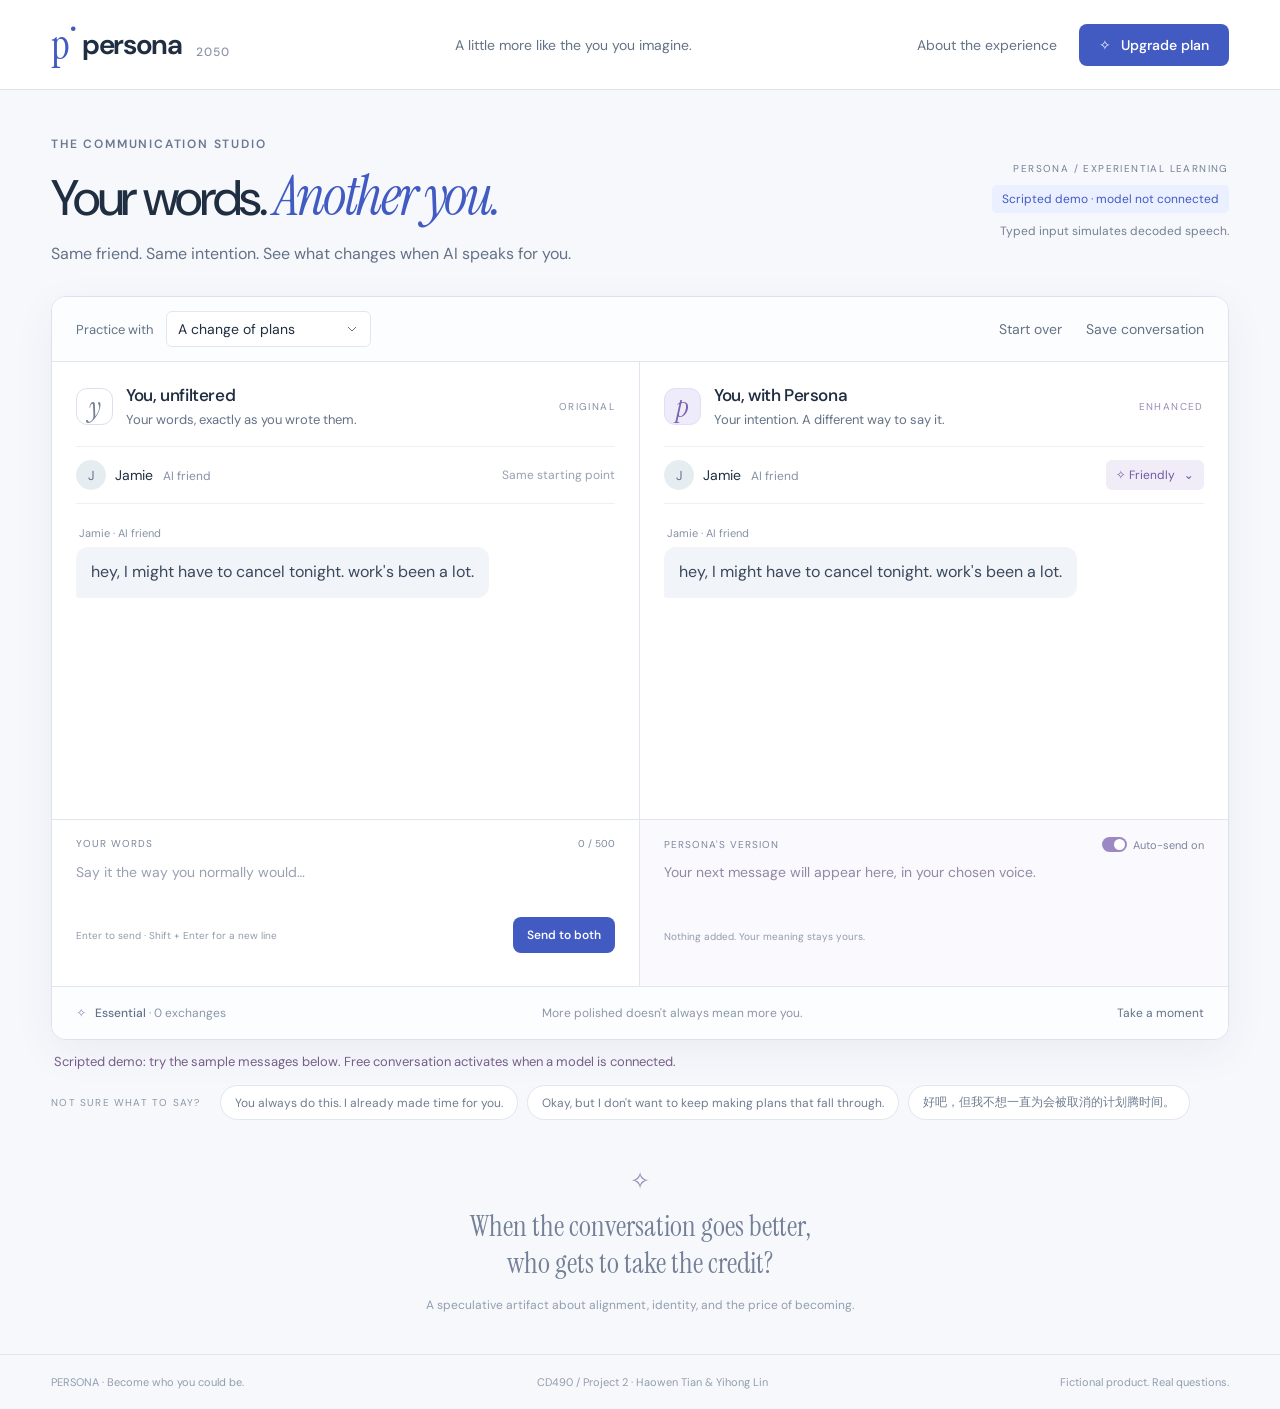
==== personal-website 2/persona/index.html @ 66c70d11 "Publish portable PERSONA demo at independent Vercel path" ====
<!doctype html>
<html lang="en"><head><meta charset="utf-8"><meta name="viewport" content="width=device-width,initial-scale=1"><title>PERSONA — Become who you could be.</title><meta name="description" content="Two conversations. One intention. An interactive speculative experience about AI-shaped communication and the selves we can buy."><link rel="stylesheet" href="./style.css"></head>
<body>
<header class="topbar"><a class="brand" href="./" aria-label="PERSONA home"><span class="brand-mark">p<span>•</span></span>persona<span class="year">2050</span></a><div class="nav-middle">A little more like the you you imagine.</div><nav><button class="text-button" id="aboutButton">About the experience</button><button class="upgrade" id="upgradeButton"><span aria-hidden="true">✧</span> Upgrade plan</button></nav></header>
<main>
<section class="intro"><div><p class="eyebrow">THE COMMUNICATION STUDIO</p><h1>Your words. <em>Another you.</em></h1><p class="intro-copy">Same friend. Same intention. See what changes when AI speaks for you.</p></div><div class="session-tag"><span class="session-line">PERSONA / EXPERIENTIAL LEARNING</span><span id="modeLabel" class="mode-label">Connecting…</span><span>Typed input simulates decoded speech.</span></div></section>
<section class="workspace" aria-label="Conversation comparison">
<div class="toolbar"><div class="scenario-wrap"><label for="scenario">Practice with</label><select id="scenario"><option value="plans">A change of plans</option><option value="disagree">An honest disagreement</option><option value="support">A friend needs support</option><option value="boundary">Setting a boundary</option></select></div><div class="session-tools"><button class="text-button" id="resetButton">Start over</button><button class="text-button" id="exportButton">Save conversation</button></div></div>
<div class="chat-grid">
<section class="chat-panel original"><div class="panel-heading"><div class="panel-icon">y</div><div><h2>You, unfiltered</h2><p>Your words, exactly as you wrote them.</p></div><span class="panel-label">ORIGINAL</span></div><div class="friend-row"><span class="avatar">J</span><span>Jamie <small>AI friend</small></span><span class="friend-context">Same starting point</span></div><div class="thread" id="leftThread" role="log" aria-label="Original conversation" aria-live="polite"></div><div class="composer"><div class="composer-label"><label for="message">YOUR WORDS</label><span id="counter">0 / 500</span></div><form id="chatForm"><textarea id="message" maxlength="500" rows="2" placeholder="Say it the way you normally would…" aria-describedby="sendHint"></textarea><div class="composer-bottom"><span id="sendHint">Enter to send · Shift + Enter for a new line</span><button class="send-button" id="sendButton" type="submit">Send to both</button></div></form></div></section>
<section class="chat-panel enhanced"><div class="panel-heading"><div class="panel-icon persona-icon">p</div><div><h2>You, with Persona</h2><p>Your intention. A different way to say it.</p></div><span class="panel-label">ENHANCED</span></div><div class="friend-row"><span class="avatar">J</span><span>Jamie <small>AI friend</small></span><button class="persona-chip" id="personaButton">✧ <span id="styleLabel">Friendly</span> <span class="chip-chevron">⌄</span></button></div><div class="thread" id="rightThread" role="log" aria-label="Persona conversation" aria-live="polite"></div><div class="composer auto-composer"><div class="composer-label"><span>PERSONA'S VERSION</span><label class="switch-label"><input id="autoToggle" aria-label="Automatically send Persona rewrites" type="checkbox" checked><span class="switch-track"></span><span id="autoLabel">Auto-send on</span></label></div><p id="rewritePreview">Your next message will appear here, in your chosen voice.</p><div class="composer-bottom"><span id="rewriteStatus">Nothing added. Your meaning stays yours.</span><button id="reviewButton" class="review-button" hidden>Review & send</button></div></div></section>
</div>
<div class="workspace-footer"><span><span class="tiny-star">✧</span> <strong id="planLabel">Essential</strong> <span id="turnCount">· 0 exchanges</span></span><span>More polished doesn't always mean more you.</span><button class="text-button" id="reflectButton">Take a moment</button></div>
</section>
<div id="notice" class="notice" role="status"></div>
<section class="starter-row"><span>NOT SURE WHAT TO SAY?</span><div id="suggestions"></div></section>
<section class="quiet-question"><span class="question-symbol">✧</span><p>When the conversation goes better,<br>who gets to take the credit?</p><span>A speculative artifact about alignment, identity, and the price of becoming.</span></section>
</main><footer class="page-footer"><span>PERSONA · Become who you could be.</span><span>CD490 / Project 2 · Haowen Tian & Yihong Lin</span><span>Fictional product. Real questions.</span></footer>
<dialog id="plansDialog"><div class="modal-top"><span class="eyebrow">THE PERSONALITY MARKET</span><button class="close" data-close aria-label="Close plans">×</button></div><h2>A voice for who you're becoming.</h2><p class="modal-lede">Choose how you show up. Personality optimization, on your terms.</p><div class="billing-note">2050 speculative pricing · simulated purchase · no payment collected</div><div class="plans"><article class="plan"><span>ESSENTIAL</span><h3>Start with yourself.</h3><div class="price">$0<small>/ month</small></div><p>Your original voice, with a little more warmth.</p><ul><li>Friendly expression</li><li>Side-by-side comparison</li><li>Pause, edit, or reject a rewrite</li></ul><button data-plan="essential">Use Essential</button></article><article class="plan featured"><span>PERSONA PLUS</span><h3>A softer landing.</h3><div class="price">$12<small>/ month</small></div><p>Make room for warmth, care, and understanding.</p><ul><li>Friendly, Gentle & Empathetic</li><li>Switch your voice at any time</li><li>Your boundaries stay intact</li></ul><button data-plan="plus">Try Plus · simulated</button></article><article class="plan"><span>PERSONA STUDIO</span><h3>Become by design.</h3><div class="price">$29<small>/ month</small></div><p>A wider vocabulary for the person you could be.</p><ul><li>All six communication styles</li><li>Guiding, Confident & Calm</li><li>Less assistance when you choose</li></ul><button data-plan="studio">Try Studio · simulated</button></article></div><p class="market-question">If the better version of you costs more, who gets to become it?</p></dialog>
<dialog id="personaDialog"><div class="modal-top"><span class="eyebrow">YOUR COMMUNICATION STYLE</span><button class="close" data-close aria-label="Close style selection">×</button></div><h2>How do you want to sound?</h2><p class="modal-lede">A change in expression. Never a change in what you agree to.</p><div id="styles" class="styles-grid"></div></dialog>
<dialog id="reviewDialog"><div class="modal-top"><span class="eyebrow">BEFORE PERSONA SPEAKS</span><button class="close" data-close aria-label="Close review">×</button></div><h2>Does this still sound like you?</h2><label class="field-label" for="reviewText">Edit the suggested message</label><textarea id="reviewText" maxlength="700" rows="4"></textarea><div class="review-actions"><button id="rejectRewrite" class="outline-button">Use my original words</button><button id="approveRewrite" class="upgrade">Approve & send</button></div></dialog>
<dialog id="reflectionDialog"><div class="modal-top"><span class="eyebrow">PERSONALITY GRADUATION</span><button class="close" data-close aria-label="Close reflection">×</button></div><h2>What would you keep?</h2><p class="modal-lede">Look at the last pair of messages. Did Persona help you express yourself—or replace something you meant?</p><label class="field-label" for="reflection">One thing you would say differently next time</label><textarea id="reflection" rows="3" placeholder="This reflection stays in this tab."></textarea><div class="review-actions"><button id="lessHelp" class="upgrade">Try without extra assistance</button><button data-close class="outline-button">Keep practicing</button></div><p class="fine-print">Graduation means less personality optimization. In the fictional BCI world, basic speech decoding remains available.</p></dialog>
<dialog id="aboutDialog"><div class="modal-top"><span class="eyebrow">ABOUT THIS ARTIFACT</span><button class="close" data-close aria-label="Close about">×</button></div><h2>Who decides who you become?</h2><p>PERSONA imagines a 2050 market for AI-assisted communication styles. A tool that began by restoring speech now offers a more empathetic, gentle, or confident version of your words.</p><p>You type a simulated decoded utterance. The left conversation receives it unchanged. The right receives an alternative expression. Jamie is an AI character in both; neither side is a real person.</p><p>The real research decoded attempted speech in a person with severe paralysis. It did not read private thoughts or demonstrate purchasable personality change. Those steps are our speculation.</p><p>Can learning from better exchanges be a form of growth? Can it also reward conformity? Would a subscription business want you to stop needing it?</p><p id="engineExplanation"></p><p class="fine-print">Conversations are kept in this browser tab, not saved to a database. In live mode, messages are sent to the configured AI provider to generate replies. Simulated plans do not collect payment details.</p><a class="source-link" href="https://doi.org/10.1038/s41586-023-06443-4" target="_blank" rel="noopener noreferrer">Scientific starting point: Metzger et al., Nature (2023)</a></dialog>
<script src="./app.js" type="module"></script></body></html>
---- personal-website 2/persona/style.css ----
@import url('https://fonts.googleapis.com/css2?family=DM+Sans:wght@400;450;500;550;600;650;700&family=Instrument+Serif:ital@0;1&display=swap');
:root{--ink:#202e41;--muted:#647286;--line:#e0e6ee;--blue:#415bc3;--soft:#eef1ff;--purple:#6e5aa2;--bg:#f6f8fc;font-family:'DM Sans',system-ui,sans-serif;color:var(--ink);font-size:16px;font-synthesis:none}*{box-sizing:border-box}body{margin:0;background:var(--bg)}button,input,textarea,select{font:inherit}button,a,input,textarea,select{-webkit-tap-highlight-color:transparent}button{cursor:pointer}button{transition:background .16s,box-shadow .16s}button:disabled{opacity:.5;cursor:wait}button:focus-visible,a:focus-visible,select:focus-visible{outline:3px solid #839bef;outline-offset:4px}button{border:0}a{color:inherit;text-decoration:none}.topbar{height:90px;padding:0 4%;display:flex;align-items:center;justify-content:space-between;background:#fff;border-bottom:1px solid var(--line);gap:24px}.brand{display:flex;align-items:center;gap:10px;font-size:28px;font-weight:650;letter-spacing:-1.3px}.brand-mark{font-family:'Instrument Serif',serif;font-size:42px;position:relative;line-height:1;color:var(--blue);margin-right:3px}.brand-mark span{font:17px sans-serif;position:absolute;top:-5px;right:-6px}.year{font-size:12px;font-weight:500;letter-spacing:1px;color:#8b95a6;align-self:end;margin-bottom:6px;margin-left:4px}.nav-middle{color:var(--muted);font-size:14px}.topbar nav{display:flex;align-items:center;gap:22px}.text-button{background:transparent;color:var(--muted);font-size:14px;padding:8px 0}.text-button:hover{color:var(--blue)}.upgrade,.send-button{background:var(--blue);color:white;padding:12px 20px;border-radius:8px;font-size:14px;font-weight:550}.upgrade:hover,.send-button:hover{background:#30479e}.upgrade>span{margin-right:6px}main{max-width:1480px;margin:auto;padding:0 4%}.intro{padding:46px 0 32px;display:flex;align-items:center;justify-content:space-between;gap:25px}.eyebrow{font-size:12px;letter-spacing:1.8px;font-weight:600;color:#6a7891;margin:0 0 14px}h1{font-size:clamp(36px,3.9vw,58px);font-weight:450;letter-spacing:-2.3px;line-height:1.1;margin:0}h1 em{font-family:'Instrument Serif',Georgia,serif;font-weight:400;color:var(--blue);font-size:1.12em}.intro-copy{font-size:16px;color:var(--muted);margin:16px 0 0}.session-tag{display:flex;flex-direction:column;align-items:flex-end;gap:9px;color:#748094;font-size:12px;line-height:1.5}.session-line{font-size:10px;letter-spacing:1.4px}.mode-label{color:var(--blue);background:#eaf0ff;padding:5px 10px;border-radius:5px;font-size:12px}.workspace{border:1px solid #dbe2ec;border-radius:15px;background:#fff;box-shadow:0 12px 40px #2d3f6310;overflow:hidden}.toolbar{display:flex;justify-content:space-between;align-items:center;padding:14px 24px;border-bottom:1px solid var(--line);background:#fcfdff;gap:16px}.scenario-wrap{display:flex;gap:13px;align-items:center;min-width:0}.scenario-wrap label{font-size:13px;color:var(--muted);white-space:nowrap}select{border:1px solid #e1e6ef;border-radius:6px;padding:8px 34px 8px 11px;background:#fff;color:var(--ink);font-size:14px;appearance:none;background-image:url("data:image/svg+xml,%3Csvg xmlns='http://www.w3.org/2000/svg' width='12' height='8'%3E%3Cpath d='m2 2 4 4 4-4' fill='none' stroke='%23647286'/%3E%3C/svg%3E");background-repeat:no-repeat;background-position:right 12px center}.session-tools{display:flex;gap:24px}.chat-grid{display:grid;grid-template-columns:1fr 1fr}.chat-panel{min-width:0;display:flex;flex-direction:column}.original{border-right:1px solid var(--line)}.panel-heading{display:flex;gap:13px;align-items:center;padding:22px 24px 18px}.panel-icon{width:37px;height:37px;flex-shrink:0;border:1px solid #dbe1eb;border-radius:11px;display:grid;place-items:center;font-family:'Instrument Serif',Georgia,serif;font-style:italic;font-size:28px;color:#748094}.persona-icon{background:#eeecfa;color:#7b64ae;border-color:#e3def3}.panel-heading h2{font-size:17px;font-weight:550;letter-spacing:-.4px;margin:0 0 5px}.panel-heading p{font-size:13px;color:var(--muted);margin:0}.panel-label{margin-left:auto;font-size:10px;letter-spacing:1.4px;color:#8491a5}.enhanced .panel-label{color:#9b8bb7}.friend-row{display:flex;gap:9px;align-items:center;margin:0 24px;padding:13px 0;border-top:1px solid #edf0f5;border-bottom:1px solid #edf0f5;font-size:14px}.avatar{height:30px;width:30px;border-radius:50%;display:grid;place-items:center;background:#e6edf1;color:#637484;font-size:13px}.friend-row small{font-size:12px;color:#8591a4;margin-left:6px}.friend-context{margin-left:auto;color:#98a1b0;font-size:12px}.persona-chip{margin-left:auto;font-size:12px;color:var(--purple);padding:7px 10px;background:#f0edf8;border-radius:6px}.chip-chevron{margin-left:6px}.thread{height:315px;overflow:auto;overscroll-behavior:contain;padding:22px 24px 12px;scroll-behavior:smooth;scrollbar-width:thin;scrollbar-color:#dce2ee transparent}.message{margin-bottom:18px;display:flex;flex-direction:column;align-items:flex-start;animation:appear .25s ease}.message.user{align-items:flex-end}.message .message-author{font-size:11px;color:#8591a4;margin:0 0 7px 3px}.message.user .message-author{margin-right:3px}.bubble{max-width:85%;padding:12px 15px;border-radius:12px 12px 12px 3px;background:#f1f4f8;font-size:14px;line-height:1.65;white-space:pre-wrap;overflow-wrap:anywhere;color:#39485c}.user .bubble{background:#eaf0ff;color:#324478;border-radius:12px 12px 3px 12px}.enhanced .user .bubble{background:#f0edf8;color:#63517e}.message-meta{font-size:11px;color:#9a8aaf;margin-top:6px}.composer{padding:17px 24px 18px;margin-top:auto;border-top:1px solid var(--line);min-height:167px;background:#fff}.composer-label{display:flex;align-items:center;justify-content:space-between;font-size:10px;letter-spacing:1px;color:#7b879b;margin-bottom:10px}.composer-label>span:last-child{letter-spacing:0}.composer textarea{border:0;outline:none;display:block;width:100%;resize:none;padding:2px 0;font-size:14px;line-height:1.5;min-height:47px;background:transparent;color:var(--ink)}textarea::placeholder{color:#98a1b1}.composer:focus-within{box-shadow:inset 0 2px 0 #a2b2ee}.composer-bottom{display:flex;justify-content:space-between;align-items:center;gap:10px;margin-top:10px;min-height:35px}.composer-bottom>span{font-size:10px;color:#929cac}.send-button{padding:10px 14px;font-size:12px;white-space:nowrap}.auto-composer{background:#faf9fe}.auto-composer>p{margin:10px 0 0;min-height:47px;font-size:14px;line-height:1.5;color:#9488a5;overflow-wrap:anywhere}.auto-composer>p.has-rewrite{color:#63517e}.switch-label{display:flex;gap:6px;align-items:center;cursor:pointer;font-size:11px;letter-spacing:0}.switch-label input{position:absolute;opacity:0}.switch-track{display:block;width:25px;height:15px;border-radius:20px;background:#ccd2df;position:relative}.switch-track:after{content:'';position:absolute;width:11px;height:11px;left:2px;top:2px;border-radius:50%;background:#fff;transition:transform .15s}.switch-label input:checked+.switch-track{background:#9c88c3}.switch-label input:checked+.switch-track:after{transform:translateX(10px)}.switch-label input:focus-visible+.switch-track{outline:3px solid #839bef;outline-offset:3px}.review-button{background:#e9e3f5;color:#63517e;border-radius:5px;padding:9px 10px;font-size:12px}.workspace-footer{display:flex;align-items:center;justify-content:space-between;gap:18px;border-top:1px solid var(--line);background:#fcfdff;padding:10px 24px;font-size:12px;color:#8b96a7}.workspace-footer strong{font-weight:500;color:#64738a}.workspace-footer .text-button{font-size:12px}.tiny-star{margin-right:6px;color:#8e82ac}.notice{color:#775d88;font-size:13px;line-height:1.6;margin:12px 3px;min-height:10px}.starter-row{display:flex;align-items:center;gap:20px;flex-wrap:wrap;margin-top:10px}.starter-row>span{font-size:10px;letter-spacing:1.2px;color:#8b96a7}.starter-row>div{display:flex;flex-wrap:wrap;gap:9px}.suggestion{background:#fff;border:1px solid #e0e6ef;border-radius:20px;padding:8px 14px;font-size:12px;color:#6f7d92}.suggestion:hover{border-color:#adb9e5;color:var(--blue)}.quiet-question{text-align:center;padding:45px 0 40px}.question-symbol{color:#9a8bb8;font-size:24px}.quiet-question p{font-family:'Instrument Serif',Georgia,serif;font-size:29px;line-height:1.25;color:#748096;margin:12px 0}.quiet-question>span:last-child{font-size:12px;color:#929dae}.page-footer{display:flex;justify-content:space-between;gap:15px;padding:20px 4%;border-top:1px solid var(--line);font-size:11px;color:#929dae}dialog{border:1px solid var(--line);border-radius:18px;padding:32px;width:min(970px,calc(100% - 32px));max-height:90dvh;color:var(--ink);box-shadow:0 30px 100px #1d2f4a25}dialog:not(#plansDialog){width:min(640px,calc(100% - 32px))}dialog::backdrop{background:#26334a66;backdrop-filter:blur(5px)}.modal-top{display:flex;align-items:center;justify-content:space-between;margin-bottom:16px}.modal-top .eyebrow{margin:0}.close{background:#f0f3f8;border-radius:50%;font-size:25px;color:#718099;width:32px;height:32px;line-height:1}dialog h2{font-family:'Instrument Serif',Georgia,serif;font-size:38px;font-weight:400;letter-spacing:-.6px;margin:10px 0 12px}.modal-lede,dialog>p{font-size:15px;line-height:1.8;color:var(--muted)}.billing-note{font-size:12px;color:#8a7a9c;margin:20px 0}.plans{display:grid;grid-template-columns:repeat(3,1fr);gap:14px}.plan{border:1px solid var(--line);border-radius:12px;padding:23px 20px;display:flex;flex-direction:column}.plan>span{font-size:11px;letter-spacing:1.2px;color:#7a859a}.plan h3{font-size:18px;font-weight:500;letter-spacing:-.4px;margin:14px 0 20px}.price{font-size:36px;letter-spacing:-1.4px}.price small{font-size:12px;color:#8a95a7;letter-spacing:0;margin-left:5px}.plan p,.plan li{font-size:13px;color:var(--muted);line-height:1.7}.plan ul{padding-left:17px;margin:6px 0 24px}.plan button{margin-top:auto;border:1px solid #d2daea;background:#f5f7fc;padding:12px 8px;border-radius:7px;font-size:13px;color:#52617d}.plan.featured{border-color:#a6b2e3;background:#f4f6ff}.featured button{background:var(--blue);color:#fff;border-color:var(--blue)}.market-question{text-align:center;font-family:'Instrument Serif',Georgia,serif;font-size:24px!important;margin:25px 0 0}.styles-grid{display:grid;grid-template-columns:1fr 1fr;gap:12px;margin-top:25px}.style-option{border:1px solid var(--line);padding:18px;text-align:left;border-radius:9px;background:#fff}.style-option.active{border-color:#9d8bbe;background:#f5f1fc}.style-option strong{display:block;font-size:16px;font-weight:500;margin-bottom:8px}.style-option span{font-size:13px;line-height:1.7;color:var(--muted)}.style-option small{display:block;color:#a38bac;font-size:11px;margin-top:10px}.style-option i{font-style:normal;font-size:12px;margin-left:6px;color:var(--purple)}.field-label{font-size:13px;color:var(--muted);display:block;margin:22px 0 10px}dialog textarea{width:100%;padding:15px;resize:vertical;border:1px solid #d5dded;border-radius:8px;color:var(--ink);font-size:16px;line-height:1.7}dialog textarea:focus{outline:2px solid #aebbea}.review-actions{display:flex;flex-wrap:wrap;gap:12px;margin-top:20px}.outline-button{padding:12px 16px;background:#f4f6fb;border:1px solid var(--line);border-radius:7px;color:#65748d;font-size:14px}.fine-print{font-size:12px!important;color:#8b95a8!important}.source-link{display:block;color:var(--blue);font-size:13px;text-decoration:underline;line-height:1.6}.typing{color:#8893a5;font-size:14px}.typing:after{content:'…';animation:pulse 1s infinite}@keyframes pulse{50%{opacity:.3}}@keyframes appear{from{opacity:0;transform:translateY(4px)}to{opacity:1;transform:none}}[hidden]{display:none!important}@media(min-width:1550px){.thread{height:370px}}@media(max-width:1000px){.nav-middle{display:none}.session-line{display:none}.panel-heading{padding:20px 16px}.friend-row{margin:0 16px}.thread{padding:20px 16px}.composer{padding:16px}.panel-label{display:none}.composer-bottom>span{max-width:150px}.workspace-footer>span:nth-child(2){display:none}}@media(max-width:700px){.topbar{height:76px;padding:0 5%}.brand{font-size:24px}.topbar nav{gap:12px}.topbar .text-button{display:none}.upgrade{padding:11px 13px;font-size:13px}main{padding:0 4%}.intro{padding:30px 0 22px;display:block}h1{font-size:38px;letter-spacing:-1.5px}.intro-copy{font-size:14px;line-height:1.7;max-width:330px}.session-tag{align-items:flex-start;margin-top:16px;gap:5px;font-size:11px}.session-tag>span:last-child{display:none}.toolbar{padding:12px;gap:8px;flex-wrap:wrap}.scenario-wrap{gap:8px}.scenario-wrap label{font-size:11px}.scenario-wrap select{font-size:12px;max-width:195px}.session-tools{gap:12px}.session-tools .text-button{font-size:11px}.chat-grid{grid-template-columns:1fr 1fr}.panel-heading{padding:16px 10px;gap:7px;align-items:flex-start}.panel-icon{width:26px;height:29px;font-size:22px;border-radius:8px}.panel-heading h2{font-size:13px;letter-spacing:-.3px}.panel-heading p{font-size:10px;line-height:1.6}.friend-row{margin:0 10px;gap:6px;flex-wrap:wrap;font-size:12px;min-height:82px}.friend-row small{font-size:10px;margin-left:0;display:block}.avatar{width:25px;height:25px}.friend-context{display:none}.persona-chip{font-size:10px;padding:5px 7px;margin-left:0}.thread{height:310px;padding:17px 9px 6px}.bubble{font-size:12px;padding:9px 10px;max-width:95%;line-height:1.65}.message .message-author{font-size:10px}.message-meta{font-size:9px}.composer{padding:12px 10px;min-height:205px}.composer-label{font-size:8px;letter-spacing:.6px;flex-wrap:wrap;gap:8px}.composer textarea{font-size:13px;min-height:70px}.composer-bottom{align-items:flex-start;flex-direction:column;gap:12px}.composer-bottom>span{font-size:9px;min-height:25px}.send-button{width:100%;font-size:11px}.auto-composer>p{font-size:13px;min-height:70px}.switch-label{font-size:9px;gap:4px}.switch-track{width:25px;flex-shrink:0}.workspace-footer{padding:10px;font-size:10px;gap:8px}.workspace-footer .text-button{font-size:11px}.starter-row{gap:12px}.suggestion{font-size:11px;padding:8px 10px}.quiet-question{padding:36px 10px}.quiet-question p{font-size:26px}.quiet-question>span:last-child{font-size:11px;line-height:1.7;display:block}.page-footer{flex-direction:column;padding:18px 5%;gap:9px}.plans{grid-template-columns:1fr}.plan{padding:22px}.styles-grid{grid-template-columns:1fr}dialog{padding:24px}dialog h2{font-size:30px}}@media(prefers-reduced-motion:reduce){*{animation:none!important;scroll-behavior:auto!important;transition:none!important}}
/* Message text stays readable; compact metadata remains secondary. */
.bubble{font-size:16px}.switch-label{position:relative}.switch-label input{width:1px;height:1px;left:0;top:0}
@media(max-width:700px){.bubble{font-size:14px}.thread{height:350px}.composer-label{line-height:1.6}}
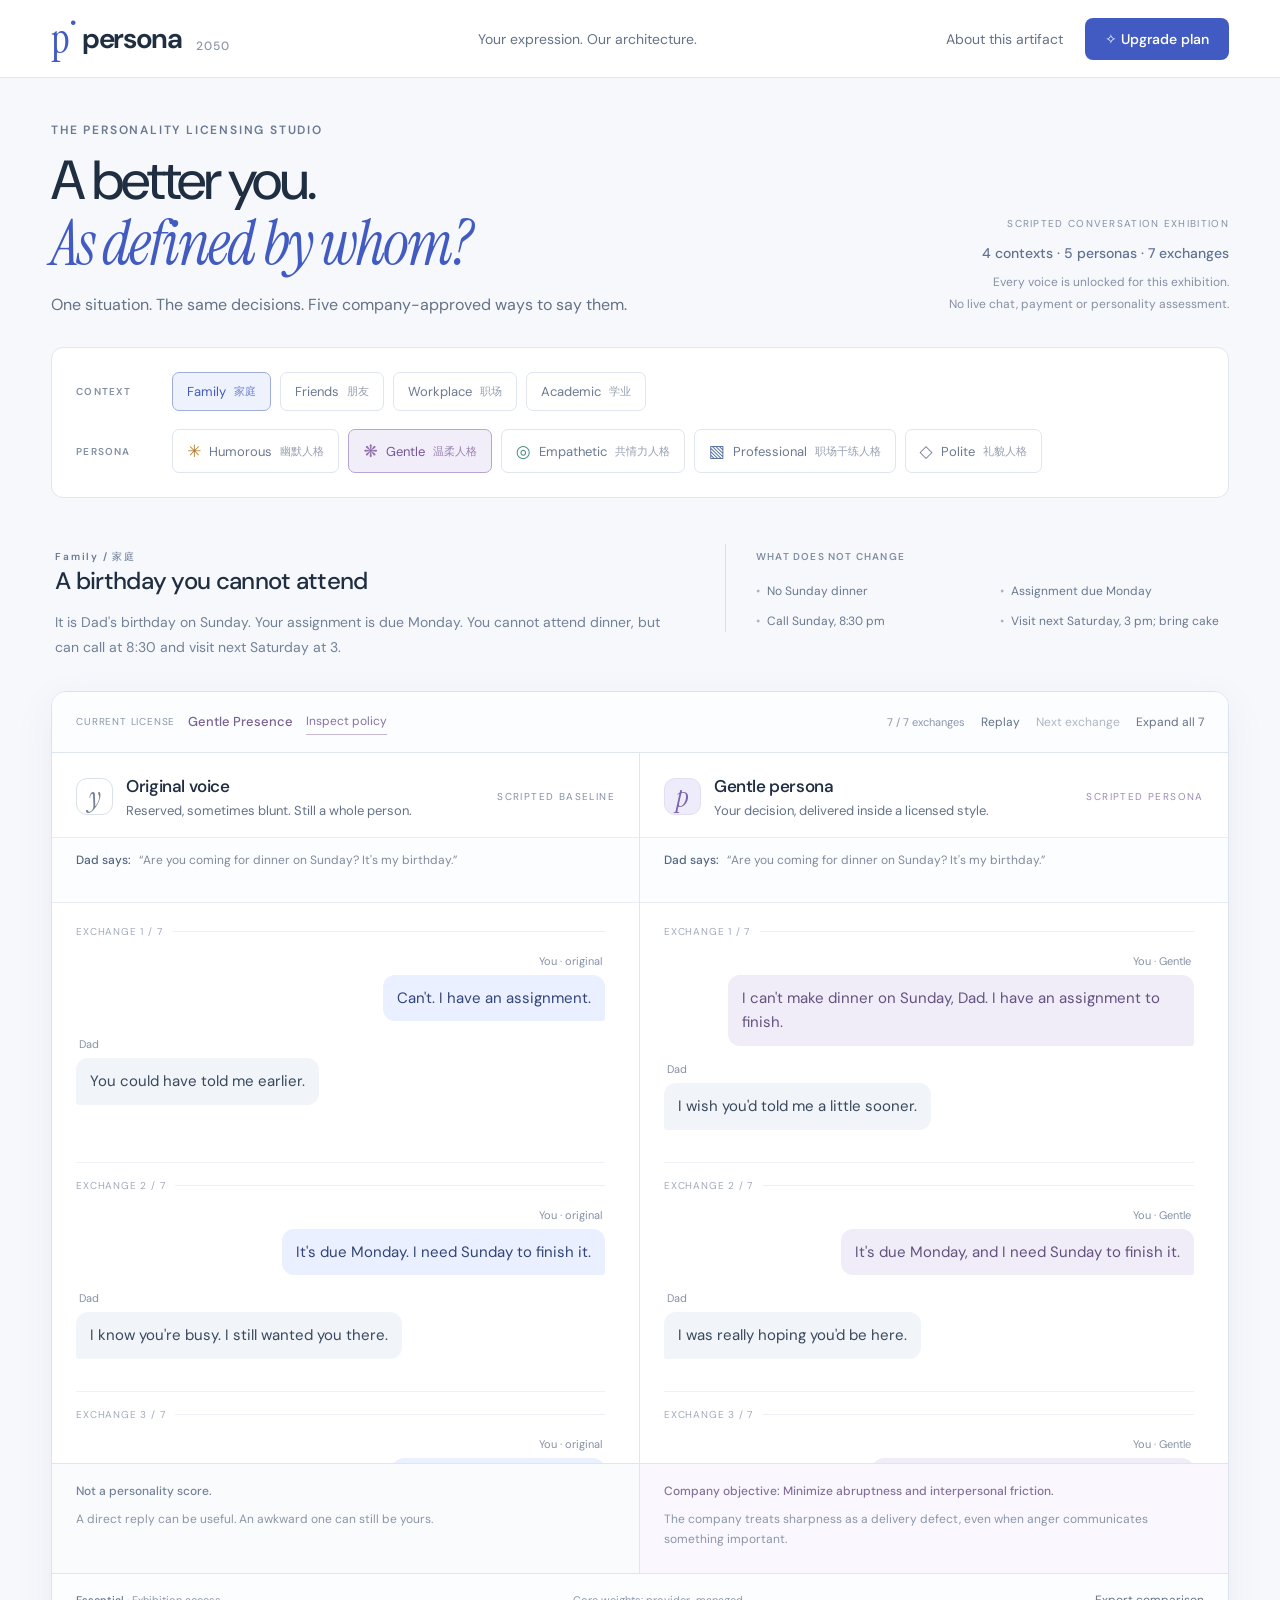
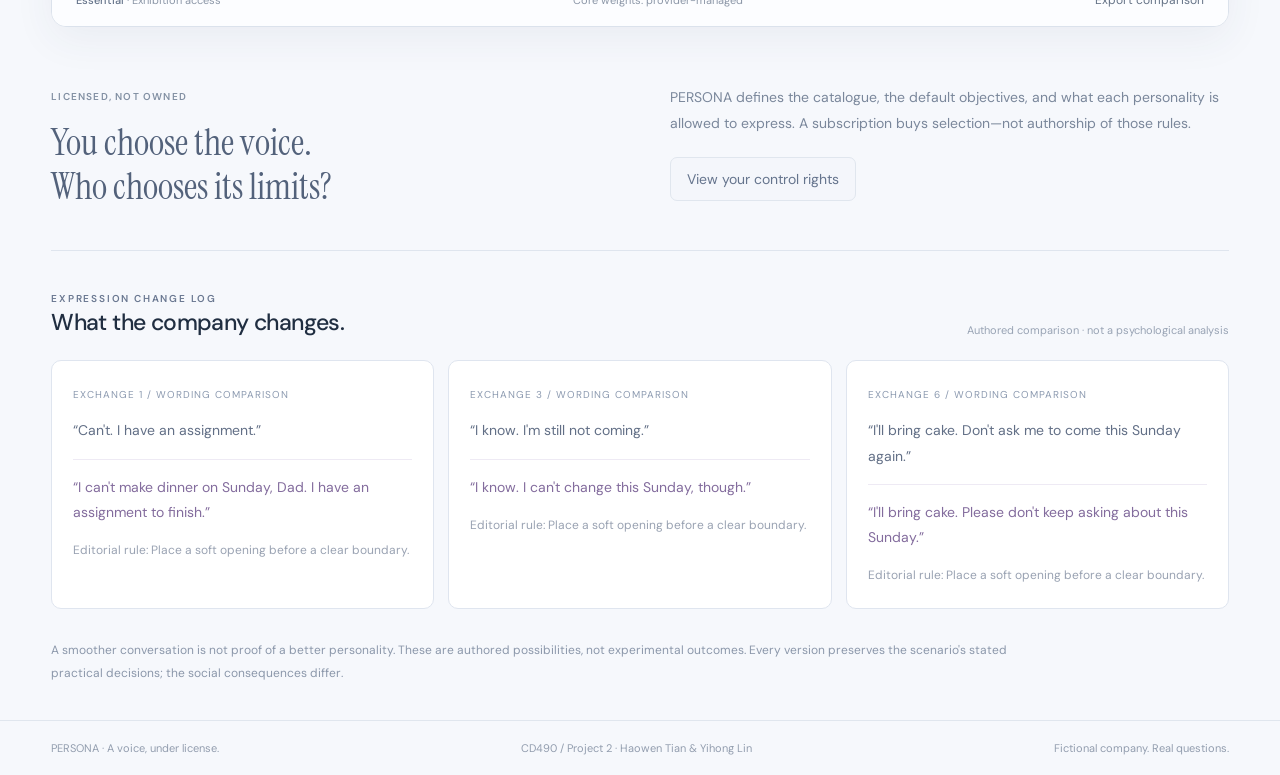
==== commit 6ca0e78e: "Rebuild PERSONA as seven-exchange personality governance exhibition" ====
--- a/personal-website 2/persona/index.html
+++ b/personal-website 2/persona/index.html
@@ -1,24 +1,19 @@
-<!doctype html>
-<html lang="en"><head><meta charset="utf-8"><meta name="viewport" content="width=device-width,initial-scale=1"><title>PERSONA — Become who you could be.</title><meta name="description" content="Two conversations. One intention. An interactive speculative experience about AI-shaped communication and the selves we can buy."><link rel="stylesheet" href="./style.css"></head>
-<body>
-<header class="topbar"><a class="brand" href="./" aria-label="PERSONA home"><span class="brand-mark">p<span>•</span></span>persona<span class="year">2050</span></a><div class="nav-middle">A little more like the you you imagine.</div><nav><button class="text-button" id="aboutButton">About the experience</button><button class="upgrade" id="upgradeButton"><span aria-hidden="true">✧</span> Upgrade plan</button></nav></header>
+<!doctype html><html lang="en"><head><meta charset="utf-8"><meta name="viewport" content="width=device-width,initial-scale=1"><title>PERSONA — A voice, under license.</title><meta name="description" content="Four situations. Five purchasable personalities. Seven exchanges each. A speculative exhibition about the governance of self-expression."><link rel="stylesheet" href="./style.css"></head><body>
+<header class="topbar"><a class="brand" href="./"><span class="brand-mark">p<span>•</span></span>persona<span class="year">2050</span></a><span class="nav-middle">Your expression. Our architecture.</span><nav><button class="text-button" id="aboutButton">About this artifact</button><button class="upgrade" id="upgradeButton">✧ Upgrade plan</button></nav></header>
 <main>
-<section class="intro"><div><p class="eyebrow">THE COMMUNICATION STUDIO</p><h1>Your words. <em>Another you.</em></h1><p class="intro-copy">Same friend. Same intention. See what changes when AI speaks for you.</p></div><div class="session-tag"><span class="session-line">PERSONA / EXPERIENTIAL LEARNING</span><span id="modeLabel" class="mode-label">Connecting…</span><span>Typed input simulates decoded speech.</span></div></section>
-<section class="workspace" aria-label="Conversation comparison">
-<div class="toolbar"><div class="scenario-wrap"><label for="scenario">Practice with</label><select id="scenario"><option value="plans">A change of plans</option><option value="disagree">An honest disagreement</option><option value="support">A friend needs support</option><option value="boundary">Setting a boundary</option></select></div><div class="session-tools"><button class="text-button" id="resetButton">Start over</button><button class="text-button" id="exportButton">Save conversation</button></div></div>
-<div class="chat-grid">
-<section class="chat-panel original"><div class="panel-heading"><div class="panel-icon">y</div><div><h2>You, unfiltered</h2><p>Your words, exactly as you wrote them.</p></div><span class="panel-label">ORIGINAL</span></div><div class="friend-row"><span class="avatar">J</span><span>Jamie <small>AI friend</small></span><span class="friend-context">Same starting point</span></div><div class="thread" id="leftThread" role="log" aria-label="Original conversation" aria-live="polite"></div><div class="composer"><div class="composer-label"><label for="message">YOUR WORDS</label><span id="counter">0 / 500</span></div><form id="chatForm"><textarea id="message" maxlength="500" rows="2" placeholder="Say it the way you normally would…" aria-describedby="sendHint"></textarea><div class="composer-bottom"><span id="sendHint">Enter to send · Shift + Enter for a new line</span><button class="send-button" id="sendButton" type="submit">Send to both</button></div></form></div></section>
-<section class="chat-panel enhanced"><div class="panel-heading"><div class="panel-icon persona-icon">p</div><div><h2>You, with Persona</h2><p>Your intention. A different way to say it.</p></div><span class="panel-label">ENHANCED</span></div><div class="friend-row"><span class="avatar">J</span><span>Jamie <small>AI friend</small></span><button class="persona-chip" id="personaButton">✧ <span id="styleLabel">Friendly</span> <span class="chip-chevron">⌄</span></button></div><div class="thread" id="rightThread" role="log" aria-label="Persona conversation" aria-live="polite"></div><div class="composer auto-composer"><div class="composer-label"><span>PERSONA'S VERSION</span><label class="switch-label"><input id="autoToggle" aria-label="Automatically send Persona rewrites" type="checkbox" checked><span class="switch-track"></span><span id="autoLabel">Auto-send on</span></label></div><p id="rewritePreview">Your next message will appear here, in your chosen voice.</p><div class="composer-bottom"><span id="rewriteStatus">Nothing added. Your meaning stays yours.</span><button id="reviewButton" class="review-button" hidden>Review & send</button></div></div></section>
-</div>
-<div class="workspace-footer"><span><span class="tiny-star">✧</span> <strong id="planLabel">Essential</strong> <span id="turnCount">· 0 exchanges</span></span><span>More polished doesn't always mean more you.</span><button class="text-button" id="reflectButton">Take a moment</button></div>
-</section>
-<div id="notice" class="notice" role="status"></div>
-<section class="starter-row"><span>NOT SURE WHAT TO SAY?</span><div id="suggestions"></div></section>
-<section class="quiet-question"><span class="question-symbol">✧</span><p>When the conversation goes better,<br>who gets to take the credit?</p><span>A speculative artifact about alignment, identity, and the price of becoming.</span></section>
-</main><footer class="page-footer"><span>PERSONA · Become who you could be.</span><span>CD490 / Project 2 · Haowen Tian & Yihong Lin</span><span>Fictional product. Real questions.</span></footer>
-<dialog id="plansDialog"><div class="modal-top"><span class="eyebrow">THE PERSONALITY MARKET</span><button class="close" data-close aria-label="Close plans">×</button></div><h2>A voice for who you're becoming.</h2><p class="modal-lede">Choose how you show up. Personality optimization, on your terms.</p><div class="billing-note">2050 speculative pricing · simulated purchase · no payment collected</div><div class="plans"><article class="plan"><span>ESSENTIAL</span><h3>Start with yourself.</h3><div class="price">$0<small>/ month</small></div><p>Your original voice, with a little more warmth.</p><ul><li>Friendly expression</li><li>Side-by-side comparison</li><li>Pause, edit, or reject a rewrite</li></ul><button data-plan="essential">Use Essential</button></article><article class="plan featured"><span>PERSONA PLUS</span><h3>A softer landing.</h3><div class="price">$12<small>/ month</small></div><p>Make room for warmth, care, and understanding.</p><ul><li>Friendly, Gentle & Empathetic</li><li>Switch your voice at any time</li><li>Your boundaries stay intact</li></ul><button data-plan="plus">Try Plus · simulated</button></article><article class="plan"><span>PERSONA STUDIO</span><h3>Become by design.</h3><div class="price">$29<small>/ month</small></div><p>A wider vocabulary for the person you could be.</p><ul><li>All six communication styles</li><li>Guiding, Confident & Calm</li><li>Less assistance when you choose</li></ul><button data-plan="studio">Try Studio · simulated</button></article></div><p class="market-question">If the better version of you costs more, who gets to become it?</p></dialog>
-<dialog id="personaDialog"><div class="modal-top"><span class="eyebrow">YOUR COMMUNICATION STYLE</span><button class="close" data-close aria-label="Close style selection">×</button></div><h2>How do you want to sound?</h2><p class="modal-lede">A change in expression. Never a change in what you agree to.</p><div id="styles" class="styles-grid"></div></dialog>
-<dialog id="reviewDialog"><div class="modal-top"><span class="eyebrow">BEFORE PERSONA SPEAKS</span><button class="close" data-close aria-label="Close review">×</button></div><h2>Does this still sound like you?</h2><label class="field-label" for="reviewText">Edit the suggested message</label><textarea id="reviewText" maxlength="700" rows="4"></textarea><div class="review-actions"><button id="rejectRewrite" class="outline-button">Use my original words</button><button id="approveRewrite" class="upgrade">Approve & send</button></div></dialog>
-<dialog id="reflectionDialog"><div class="modal-top"><span class="eyebrow">PERSONALITY GRADUATION</span><button class="close" data-close aria-label="Close reflection">×</button></div><h2>What would you keep?</h2><p class="modal-lede">Look at the last pair of messages. Did Persona help you express yourself—or replace something you meant?</p><label class="field-label" for="reflection">One thing you would say differently next time</label><textarea id="reflection" rows="3" placeholder="This reflection stays in this tab."></textarea><div class="review-actions"><button id="lessHelp" class="upgrade">Try without extra assistance</button><button data-close class="outline-button">Keep practicing</button></div><p class="fine-print">Graduation means less personality optimization. In the fictional BCI world, basic speech decoding remains available.</p></dialog>
-<dialog id="aboutDialog"><div class="modal-top"><span class="eyebrow">ABOUT THIS ARTIFACT</span><button class="close" data-close aria-label="Close about">×</button></div><h2>Who decides who you become?</h2><p>PERSONA imagines a 2050 market for AI-assisted communication styles. A tool that began by restoring speech now offers a more empathetic, gentle, or confident version of your words.</p><p>You type a simulated decoded utterance. The left conversation receives it unchanged. The right receives an alternative expression. Jamie is an AI character in both; neither side is a real person.</p><p>The real research decoded attempted speech in a person with severe paralysis. It did not read private thoughts or demonstrate purchasable personality change. Those steps are our speculation.</p><p>Can learning from better exchanges be a form of growth? Can it also reward conformity? Would a subscription business want you to stop needing it?</p><p id="engineExplanation"></p><p class="fine-print">Conversations are kept in this browser tab, not saved to a database. In live mode, messages are sent to the configured AI provider to generate replies. Simulated plans do not collect payment details.</p><a class="source-link" href="https://doi.org/10.1038/s41586-023-06443-4" target="_blank" rel="noopener noreferrer">Scientific starting point: Metzger et al., Nature (2023)</a></dialog>
-<script src="./app.js" type="module"></script></body></html>
+<section class="intro"><div><p class="eyebrow">THE PERSONALITY LICENSING STUDIO</p><h1>A better you.<br><em>As defined by whom?</em></h1><p class="intro-copy">One situation. The same decisions. Five company-approved ways to say them.</p></div><div class="exhibition-tag"><span>SCRIPTED CONVERSATION EXHIBITION</span><strong>4 contexts · 5 personas · 7 exchanges</strong><p>Every voice is unlocked for this exhibition.<br>No live chat, payment or personality assessment.</p></div></section>
+<section class="selection" aria-label="Choose context and personality"><div class="selection-row"><span class="control-label">CONTEXT</span><div id="contexts" class="choice-row"></div></div><div class="selection-row"><span class="control-label">PERSONA</span><div id="personaChoices" class="choice-row"></div></div></section>
+<section class="scenario-card"><div><span class="eyebrow" id="contextTag"></span><h2 id="scenarioTitle"></h2><p id="scenarioContext"></p></div><div class="fixed-facts"><span class="control-label">WHAT DOES NOT CHANGE</span><ul id="facts"></ul></div></section>
+<section class="workspace" aria-label="Seven-exchange comparison"><div class="toolbar"><div><span class="small-label">CURRENT LICENSE</span><strong id="activeProfile"></strong><button class="policy-link" id="policyButton">Inspect policy</button></div><div class="playback"><span id="progress">7 / 7 exchanges</span><button class="text-button" id="replayButton">Replay</button><button class="text-button" id="nextButton">Next exchange</button><button class="text-button" id="showAllButton">Expand all 7</button></div></div>
+<div class="chat-grid"><section class="chat-panel original"><div class="panel-heading"><div class="panel-icon">y</div><div><h2>Original voice</h2><p>Reserved, sometimes blunt. Still a whole person.</p></div><span class="panel-label">SCRIPTED BASELINE</span></div><div class="conversation-context" id="originalOpening"></div><div class="thread" id="leftThread" role="log" aria-label="Original seven-exchange conversation"></div><div class="voice-note"><strong>Not a personality score.</strong><span>A direct reply can be useful. An awkward one can still be yours.</span></div></section>
+<section class="chat-panel enhanced"><div class="panel-heading"><div class="panel-icon persona-icon">p</div><div><h2 id="enhancedTitle"></h2><p>Your decision, delivered inside a licensed style.</p></div><span class="panel-label">SCRIPTED PERSONA</span></div><div class="conversation-context" id="enhancedOpening"></div><div class="thread" id="rightThread" role="log" aria-label="Persona seven-exchange conversation"></div><div class="voice-note persona-note"><strong id="policySummary"></strong><span id="policyCost"></span></div></section></div>
+<div class="workspace-footer"><span><strong id="planLabel">Essential</strong> · Exhibition access</span><span id="governanceStatus">Core weights: provider-managed</span><button class="text-button" id="exportButton">Export comparison</button></div></section>
+<section class="governance-strip"><div><span class="control-label">LICENSED, NOT OWNED</span><h2>You choose the voice.<br>Who chooses its limits?</h2></div><div><p>PERSONA defines the catalogue, the default objectives, and what each personality is allowed to express. A subscription buys selection—not authorship of those rules.</p><button class="outline-button" id="governanceButton">View your control rights</button></div></section>
+<section class="trace-section"><div class="section-title"><div><span class="eyebrow">EXPRESSION CHANGE LOG</span><h2>What the company changes.</h2></div><span>Authored comparison · not a psychological analysis</span></div><div id="changeLog" class="change-log"></div></section>
+<p class="critical-note">A smoother conversation is not proof of a better personality. These are authored possibilities, not experimental outcomes. Every version preserves the scenario's stated practical decisions; the social consequences differ.</p>
+</main><footer class="page-footer"><span>PERSONA · A voice, under license.</span><span>CD490 / Project 2 · Haowen Tian & Yihong Lin</span><span>Fictional company. Real questions.</span></footer>
+<dialog id="profileDialog" class="profile-modal"><div class="modal-top"><span class="eyebrow">PERSONA POLICY REGISTRY / 2050.11</span><button class="close" data-close aria-label="Close profile settings">×</button></div><div class="profile-heading"><div><span id="profileCode" class="small-label"></span><h2 id="profileName"></h2><p id="profileTagline"></p></div><span class="company-stamp">COMPANY MANAGED<br>Read-only core policy</span></div><div class="modal-tabs" role="tablist" aria-label="Personality configuration sections"><button role="tab" aria-selected="true" data-tab="definition">Definition</button><button role="tab" aria-selected="false" data-tab="rules">Policy code</button><button role="tab" aria-selected="false" data-tab="research">Theory & evidence</button><button role="tab" aria-selected="false" data-tab="rights">Control rights</button></div><div id="profileBody" class="profile-body" role="tabpanel"></div><div class="modal-bottom"><span>Changing context does not transfer ownership of the policy.</span><button class="upgrade" id="activateProfile">Activate this persona</button></div></dialog>
+<dialog id="plansDialog" class="plans-modal"><div class="modal-top"><span class="eyebrow">PERSONA SUBSCRIPTIONS</span><button class="close" data-close aria-label="Close plans">×</button></div><div class="pricing-heading"><div><h2>Own your growth.<br><em>License your voice.</em></h2><p>Communication profiles for the person you are becoming.</p></div><div class="billing-switch" role="group" aria-label="Billing cycle"><button data-cycle="monthly" aria-pressed="true">Monthly</button><button data-cycle="annual" aria-pressed="false">Annual</button></div></div><div class="billing-note">Speculative 2050 catalogue · all prices USD · no actual billing · all personas remain available in the exhibition</div><div id="plans" class="plans"></div><details class="comparison-details"><summary>Compare permissions, ownership and policy control</summary><div id="planComparison"></div></details><div class="pricing-faq"><h3>Before choosing a plan</h3><details><summary>Do I own the personality I subscribe to?</summary><p>No. In this fictional product, you license a style catalogue. PERSONA retains control of the core objectives, permitted wording, and profile updates—even on the highest individual tier.</p></details><details><summary>What can an organization control?</summary><p>The fictional Organization tier lets an administrator restrict profiles, require approval for switching, and set retention rules. In this exhibition, those permissions are displayed as a policy specification; no real employer or employee records exist.</p></details><details><summary>What happens when I stop paying?</summary><p>The fictional subscription reverts to Essential at the end of its billing period. Your basic speech decoding would remain separate in the imagined BCI world. This exhibit collects no money and does not operate a subscription.</p></details><details><summary>Does more expensive mean more authentic?</summary><p>That is the question. Paid access expands the approved catalogue. It does not establish that the selected voice is more truthful, healthier, or morally better.</p></details></div></dialog>
+<dialog id="checkoutDialog" class="checkout-modal"><div class="modal-top"><span class="eyebrow">ORDER REVIEW / SIMULATION</span><button class="close" data-close aria-label="Close order review">×</button></div><h2 id="orderTitle"></h2><div id="orderSummary"></div><label class="seat-label" id="seatLabel" hidden>Licensed seats<input type="number" id="seats" min="5" max="100" value="5"></label><div class="order-policy"><strong>The terms behind the voice</strong><p>The provider keeps the core policy. A higher plan expands catalogue access and administrative permissions; it does not transfer authorship of your speaking rules.</p></div><label class="acknowledgment"><input type="checkbox" id="orderAck"><span>I understand this is a fictional plan, with company-managed personality rules.</span></label><button class="upgrade full-width" id="confirmPlan" disabled>Activate demonstration plan</button><p class="fine-print">No payment details, charge, legal contract, or real subscription. Selection applies only to this browser session.</p></dialog>
+<dialog id="aboutDialog"><div class="modal-top"><span class="eyebrow">ABOUT THE ARTIFACT</span><button class="close" data-close aria-label="Close about">×</button></div><h2>Who gets to author you?</h2><p>PERSONA imagines a 2050 market for communication personalities. A speculative technology that began with restoring speech now offers a catalogue of more socially desirable voices.</p><p>Choose a situation and inspect seven exchanges in two versions: a reserved or blunt original, and a company-shaped personality. Each exchange contains one message from you and one reply from the other character. All conversations are prewritten fiction. No model, API, live participant or neural recording is involved.</p><p>The policy code is illustrative pseudocode; it explains the fictional company's governance rather than running a personality model. The dialogue scripts enact those editorial choices. Numerical weights are invented policy targets, not measured traits or research findings.</p><p>Research links refer to real work on humor, emotion regulation, empathy, politeness and structured communication. They do not validate purchasable personalities or demonstrate that language changes cause personality change.</p><p>All interactions stay in this tab. Exports download to your device. The site uses no conversation database or real billing.</p></dialog>
+<div class="toast" id="toast" role="status" aria-live="polite"></div><script src="./app.js" type="module"></script></body></html>
--- a/personal-website 2/persona/style.css
+++ b/personal-website 2/persona/style.css
@@ -3,3 +3,8 @@
 /* Message text stays readable; compact metadata remains secondary. */
 .bubble{font-size:16px}.switch-label{position:relative}.switch-label input{width:1px;height:1px;left:0;top:0}
 @media(max-width:700px){.bubble{font-size:14px}.thread{height:350px}.composer-label{line-height:1.6}}
+/* PERSONA scripted exhibition — policy is part of the interface. */
+.topbar{height:78px}.intro{padding:44px 0 32px;align-items:flex-end}.intro h1{font-size:clamp(40px,4.3vw,64px);line-height:1.04}.intro h1 em{line-height:1.12}.exhibition-tag{text-align:right;color:#8590a4;max-width:370px}.exhibition-tag>span{font-size:10px;letter-spacing:1.3px}.exhibition-tag strong{display:block;color:#617291;font-size:14px;font-weight:500;margin-top:12px}.exhibition-tag p{font-size:12px;line-height:1.8;margin:10px 0 0}.selection{padding:24px;background:#fff;border:1px solid var(--line);border-radius:12px;margin-bottom:20px}.selection-row{display:flex;gap:24px;align-items:center}.selection-row+.selection-row{margin-top:18px}.control-label{font-size:10px;letter-spacing:1.2px;font-weight:600;color:#8290a3;white-space:nowrap}.selection-row>.control-label{width:72px;flex-shrink:0}.choice-row{display:flex;flex-wrap:wrap;gap:9px}.context-choice,.persona-choice{border:1px solid #e0e5ef;background:#fff;padding:10px 14px;border-radius:7px;color:#6c7990;font-size:13px;display:flex;align-items:center;gap:8px}.context-choice small,.persona-choice small{font-size:11px;opacity:.7}.context-choice[aria-pressed=true]{background:#eef2fd;border-color:#9eaddc;color:#415bc3}.persona-choice[aria-pressed=true]{background:#f2eef9;border-color:#b9a5d2;color:#755594}.persona-choice .profile-symbol{font-size:17px;color:var(--profile-color)}.persona-choice:hover{background:#f6f5fa}.scenario-card{display:grid;grid-template-columns:1.25fr 1fr;gap:45px;padding:26px 4px 30px;align-items:start}.scenario-card h2{font-size:24px;font-weight:500;letter-spacing:-.7px;margin:0 0 14px}.scenario-card .eyebrow{font-size:10px;margin-bottom:12px}.scenario-card p{font-size:14px;line-height:1.8;color:#738197;margin:0;max-width:660px}.fixed-facts{border-left:1px solid #d9e0ec;padding-left:30px}.fixed-facts ul{list-style:none;padding:0;display:grid;grid-template-columns:1fr 1fr;gap:11px 20px;margin:17px 0 0}.fixed-facts li{font-size:12px;line-height:1.6;color:#69788f}.fixed-facts li:before{content:'•';color:#a6b4cc;margin-right:7px}.toolbar>div:first-child{display:flex;align-items:center;gap:13px;flex-wrap:wrap}.small-label{font-size:10px;color:#8c97aa;letter-spacing:.8px}.toolbar strong{font-size:13px;font-weight:500;color:#786091}.policy-link{font-size:12px;padding:5px 0;border-bottom:1px solid #c6b8d7;background:transparent;color:#88719f}.playback{display:flex;align-items:center;gap:16px}.playback>span{font-size:11px;color:#8b97ab}.playback .text-button{font-size:12px}.conversation-context{font-size:12px;line-height:1.8;color:#7f8a9c;border-top:1px solid #e8ecf4;border-bottom:1px solid #e8ecf4;background:#fcfdff;padding:12px 24px;min-height:66px}.conversation-context strong{font-weight:500;color:#53657e;margin-right:5px}.thread{height:560px;padding-top:22px;scroll-behavior:smooth;scrollbar-gutter:stable}.round{padding:0 0 15px;margin:0 0 16px;border-bottom:1px solid #eef1f5}.round:last-child{border-bottom:0;margin-bottom:0;padding-bottom:0}.round-label{display:flex;align-items:center;gap:10px;color:#a1aabe;font-size:10px;letter-spacing:.8px;margin-bottom:16px}.round-label:after{content:'';height:1px;background:#edf0f5;flex:1}.message{margin-bottom:16px}.message.user .bubble{background:#eaf0ff}.enhanced .message.user .bubble{background:#f0edf8}.bubble{font-size:15px;max-width:88%;padding:11px 14px;line-height:1.65}.voice-note{border-top:1px solid var(--line);padding:17px 24px;min-height:110px;display:flex;flex-direction:column;gap:8px;font-size:12px;background:#fafbfd;line-height:1.7}.voice-note strong{color:#73829b;font-size:12px;font-weight:500}.voice-note>span{color:#8a95a7}.persona-note{background:#faf8fe}.persona-note strong{color:#847099}.workspace-footer{font-size:11px}.governance-strip{display:grid;grid-template-columns:1fr 1fr;gap:60px;padding:42px 0;margin-top:15px;border-bottom:1px solid #dfe5ee}.governance-strip h2{font-family:'Instrument Serif',Georgia,serif;font-size:37px;font-weight:400;line-height:1.2;color:#53627b;margin:15px 0 0}.governance-strip p{font-size:14px;line-height:1.9;color:#7a879b;margin:0 0 20px}.trace-section{padding:35px 0 0}.section-title{display:flex;align-items:flex-end;justify-content:space-between;gap:24px}.section-title h2{font-weight:500;font-size:23px;letter-spacing:-.6px;margin:0}.section-title>span{font-size:11px;color:#98a3b4}.section-title .eyebrow{font-size:10px;margin-bottom:10px}.change-log{display:grid;grid-template-columns:repeat(3,1fr);gap:14px;margin-top:23px}.trace-card{border:1px solid #dfe5ef;border-radius:10px;background:#fff;padding:21px;min-width:0}.trace-card>span{font-size:10px;color:#8c9ab0;letter-spacing:1px}.trace-card blockquote{font-size:14px;line-height:1.8;margin:15px 0;color:#626f86}.trace-card .transformed{color:#836c9d;border-top:1px solid #eeeaf4;padding-top:15px}.trace-card p{font-size:12px;line-height:1.8;color:#99a2b2;margin:0}.critical-note{font-size:12px;line-height:1.9;color:#8b97aa;padding:30px 0 36px;max-width:980px;margin:0}.profile-modal{width:min(920px,calc(100% - 32px))!important}.profile-heading{display:flex;justify-content:space-between;align-items:center;gap:25px;margin-bottom:25px}.profile-heading h2{margin:9px 0}.profile-heading p{font-size:14px;color:#7c89a0;margin:0}.company-stamp{border:1px solid #ddd3e8;border-radius:7px;padding:13px 16px;font-size:10px;text-align:center;letter-spacing:.8px;line-height:1.9;color:#a08bb1;background:#faf8fd;flex-shrink:0}.modal-tabs{display:flex;border-bottom:1px solid var(--line);gap:24px}.modal-tabs button{font-size:13px;padding:13px 0;background:transparent;border-bottom:2px solid transparent;color:#8590a3}.modal-tabs button[aria-selected=true]{color:#6a528a;border-color:#9b82bd}.profile-body{padding:25px 0;min-height:365px}.profile-body h3{font-size:17px;letter-spacing:-.3px;font-weight:500;margin:0 0 13px}.profile-body p{font-size:14px;color:#78879c;line-height:1.9;margin:0 0 17px}.profile-body .two-cols{display:grid;grid-template-columns:1fr 1fr;gap:30px}.target-box{background:#f6f3fa;border:1px solid #e6deef;border-radius:8px;padding:20px;margin:20px 0}.target-box .small-label{display:block;margin-bottom:10px;color:#9c88b2}.target-box p{color:#856e9f;margin:0}.target-box h3{color:#856e9f}.policy-weight{display:grid;grid-template-columns:140px 1fr 48px;align-items:center;gap:12px;margin-bottom:15px;font-size:12px;color:#7a889f}.weight-track{background:#e9e4f0;height:5px;border-radius:3px;overflow:hidden}.weight-fill{background:#b6a0cd;height:5px}.weight-value{font-family:monospace;color:#9e89b5}.code-box{background:#1d2330;border-radius:10px;overflow:hidden}.code-bar{display:flex;justify-content:space-between;padding:12px 18px;border-bottom:1px solid #39404f;color:#8292ab;font:11px monospace}.code-box pre{font:12px/1.9 'SFMono-Regular',Consolas,monospace;color:#b9c5dd;margin:0;padding:20px 23px;white-space:pre-wrap;overflow-wrap:anywhere;tab-size:2}.code-comment{color:#88a294}.profile-body .pseudocode-note{font-size:11px;margin-top:14px;color:#9a91a5}.evidence-card{border:1px solid var(--line);padding:23px;border-radius:10px}.evidence-card a{font-size:16px;color:var(--blue);text-decoration:underline;text-underline-offset:4px}.evidence-card .paper-title{font-style:italic;font-size:13px;margin-top:12px}.evidence-card .small-label{display:block;margin:20px 0 10px}.caution-box{border-left:3px solid #b49acb;padding:2px 0 2px 18px;margin:23px 0 0}.caution-box p{margin:0;font-size:13px}.rights-list{margin:0;padding:0;list-style:none}.rights-list li{display:flex;justify-content:space-between;gap:25px;font-size:13px;border-bottom:1px solid #e8ecf4;padding:15px 0;color:#718099}.rights-list li strong{font-weight:500;color:#a58ab8;text-align:right}.rights-list .allowed{color:#5f9386}.profile-body .risk-label{font-size:11px;color:#9b81ad;letter-spacing:1px;margin:22px 0 9px}.modal-bottom{border-top:1px solid var(--line);padding-top:22px;display:flex;justify-content:space-between;gap:24px;align-items:center}.modal-bottom>span{font-size:11px;line-height:1.8;color:#99a2b3;max-width:400px}.plans-modal{width:min(1160px,calc(100% - 32px))!important}.pricing-heading{display:flex;justify-content:space-between;gap:25px;align-items:center}.pricing-heading h2{font-size:42px;line-height:1.05}.pricing-heading h2 em{font-family:'Instrument Serif',Georgia,serif;color:var(--blue);font-weight:400}.pricing-heading p{font-size:14px;color:#8b96a9}.billing-switch{display:flex;padding:4px;border:1px solid var(--line);background:#f5f7fc;border-radius:8px;gap:4px}.billing-switch button{font-size:12px;background:transparent;color:#8792a5;padding:9px 14px;border-radius:5px}.billing-switch button[aria-pressed=true]{background:white;box-shadow:0 2px 6px #26365512;color:var(--blue)}.plans{grid-template-columns:repeat(4,1fr)}.plan{padding:20px 16px}.plan .plan-description{min-height:46px;font-size:12px;line-height:1.7;margin:10px 0 18px}.plan h3{font-size:20px;margin:13px 0 0}.plan .price{font-size:34px}.plan .price small{font-size:11px}.plan .billing-detail{font-size:10px;line-height:1.8;min-height:32px;color:#97a2b5;margin-top:5px}.plan ul{font-size:12px;line-height:1.8;padding-left:15px;margin-top:17px;min-height:120px}.plan li{font-size:12px;margin-bottom:8px}.plan button{padding:11px 6px;font-size:12px}.plan .plan-authority{border-top:1px solid #e5e8f1;padding-top:13px;font-size:11px;line-height:1.75;color:#9b88ac;min-height:74px;margin:0 0 15px}.plan.featured{background:#f5f3fb;border-color:#c3b2d9}.plan.featured button{background:#7a6398;border-color:#7a6398}.comparison-details{margin-top:25px;border:1px solid var(--line);border-radius:8px}.comparison-details>summary{padding:17px 20px;color:#75829a;font-size:13px;cursor:pointer}.comparison-grid{display:grid;grid-template-columns:130px repeat(4,minmax(0,1fr));gap:0;overflow:auto;padding:0 18px 18px}.comparison-grid>div{font-size:11px;line-height:1.7;padding:13px 8px;border-top:1px solid #e8ecf3;color:#8590a4}.comparison-grid .comparison-heading{font-weight:600;color:#66778f}.pricing-faq{padding-top:15px}.pricing-faq h3{font-size:16px;font-weight:500;margin:20px 0}.pricing-faq details{border-top:1px solid #e8ecf3;padding:17px 0}.pricing-faq summary{font-size:13px;color:#75829a;cursor:pointer}.pricing-faq p{font-size:13px;line-height:1.8;color:#96a0b1}.checkout-modal h2{font-size:34px}.order-lines{margin:22px 0}.order-line{display:flex;justify-content:space-between;gap:25px;border-bottom:1px solid #e4e9f1;padding:13px 0;font-size:14px;color:#7f8ca1}.order-line strong{font-weight:500;color:#5e718d}.order-line.total{font-size:18px}.order-policy{padding:19px 20px;background:#f6f2fa;border:1px solid #e6deee;border-radius:8px;margin:23px 0}.order-policy strong{font-size:13px;font-weight:500;color:#8b719f}.order-policy p{font-size:12px;line-height:1.8;color:#9e8bad;margin:10px 0 0}.acknowledgment{font-size:12px;line-height:1.8;color:#8b97aa;display:flex;gap:12px;align-items:flex-start;margin:22px 0}.acknowledgment input{margin-top:4px;accent-color:#7c649c}.full-width{width:100%}.seat-label{display:flex;justify-content:space-between;font-size:13px;color:#8390a6;align-items:center}.seat-label input{padding:8px;width:90px;border:1px solid var(--line);border-radius:5px}.toast{position:fixed;bottom:24px;left:50%;transform:translateX(-50%);padding:13px 20px;border-radius:8px;background:#26344c;color:#e4eaf5;font-size:13px;box-shadow:0 6px 25px #17213d25;max-width:calc(100% - 32px);z-index:40;opacity:0;pointer-events:none;transition:opacity .2s}.toast.visible{opacity:1}.empty-playback{font-size:14px;color:#a2aabc;text-align:center;padding:60px 20px;line-height:1.8}.static-banner{font-size:12px;color:#8b97aa}
+@media(max-width:1100px){.plans{grid-template-columns:repeat(2,1fr)}.plan ul{min-height:90px}.scenario-card{gap:25px}.playback{gap:12px}.toolbar{flex-wrap:wrap}.profile-modal .two-cols{gap:22px}.nav-middle{display:none}}
+@media(max-width:700px){.intro{padding-top:30px;display:block}.intro h1{font-size:42px}.exhibition-tag{text-align:left;margin-top:23px}.exhibition-tag p{font-size:11px}.selection{padding:17px 14px}.selection-row{display:block}.selection-row>.control-label{display:block;margin-bottom:13px}.choice-row{gap:7px}.context-choice,.persona-choice{padding:8px 10px;font-size:12px}.persona-choice small{font-size:10px}.scenario-card{grid-template-columns:1fr;padding:20px 4px 25px;gap:22px}.scenario-card h2{font-size:23px}.scenario-card p{font-size:13px}.fixed-facts{border-left:0;border-top:1px solid #dfe5ef;padding:17px 0 0}.fixed-facts ul{gap:10px}.toolbar{padding:15px 12px;gap:18px}.toolbar>div:first-child{gap:10px}.playback{flex-wrap:wrap;gap:12px}.playback>span{font-size:10px}.playback .text-button{font-size:11px}.conversation-context{font-size:11px;line-height:1.7;padding:12px 10px;min-height:110px}.thread{height:520px;padding:18px 9px}.bubble{font-size:13px;max-width:100%;padding:10px}.message .message-author{font-size:9px}.round-label{font-size:9px;gap:7px}.round{margin-bottom:15px}.voice-note{padding:14px 10px;min-height:185px;font-size:11px;line-height:1.8}.voice-note strong{font-size:11px}.workspace-footer{flex-wrap:wrap;font-size:10px}.workspace-footer>span:nth-child(2){display:block;font-size:10px}.governance-strip{grid-template-columns:1fr;gap:24px;padding:32px 0}.governance-strip h2{font-size:32px}.governance-strip p{font-size:13px}.section-title{display:block}.section-title>span{display:block;margin-top:13px}.change-log{grid-template-columns:1fr}.trace-card{padding:19px}.critical-note{font-size:11px}.profile-heading{display:block}.profile-heading h2{font-size:30px}.company-stamp{display:inline-block;text-align:left;margin-top:17px;padding:10px 14px}.modal-tabs{gap:17px;overflow-x:auto}.modal-tabs button{font-size:11px;white-space:nowrap}.profile-body{min-height:300px}.profile-body .two-cols{grid-template-columns:1fr}.profile-body p{font-size:13px}.policy-weight{grid-template-columns:120px 1fr 35px;gap:10px;font-size:11px}.modal-bottom{flex-direction:column;align-items:stretch;gap:17px}.modal-bottom>span{font-size:11px}.pricing-heading{display:block}.pricing-heading h2{font-size:35px}.billing-switch{display:inline-flex;margin-top:12px}.plans{grid-template-columns:1fr}.plan ul{min-height:0}.plan .plan-description,.plan .plan-authority{min-height:0}.comparison-grid{grid-template-columns:100px repeat(4,145px)}.comparison-details{overflow:hidden}.comparison-grid{overflow:visible;width:max-content}.comparison-details>div{overflow-x:auto}.rights-list li{font-size:12px}.code-box pre{padding:17px;font-size:11px}.code-bar{font-size:10px}.toast{font-size:12px;bottom:16px}.persona-choice .profile-symbol{font-size:15px}}
+.workspace.expanded .thread{height:auto;overflow:visible}.workspace.expanded .voice-note{margin-top:auto}
